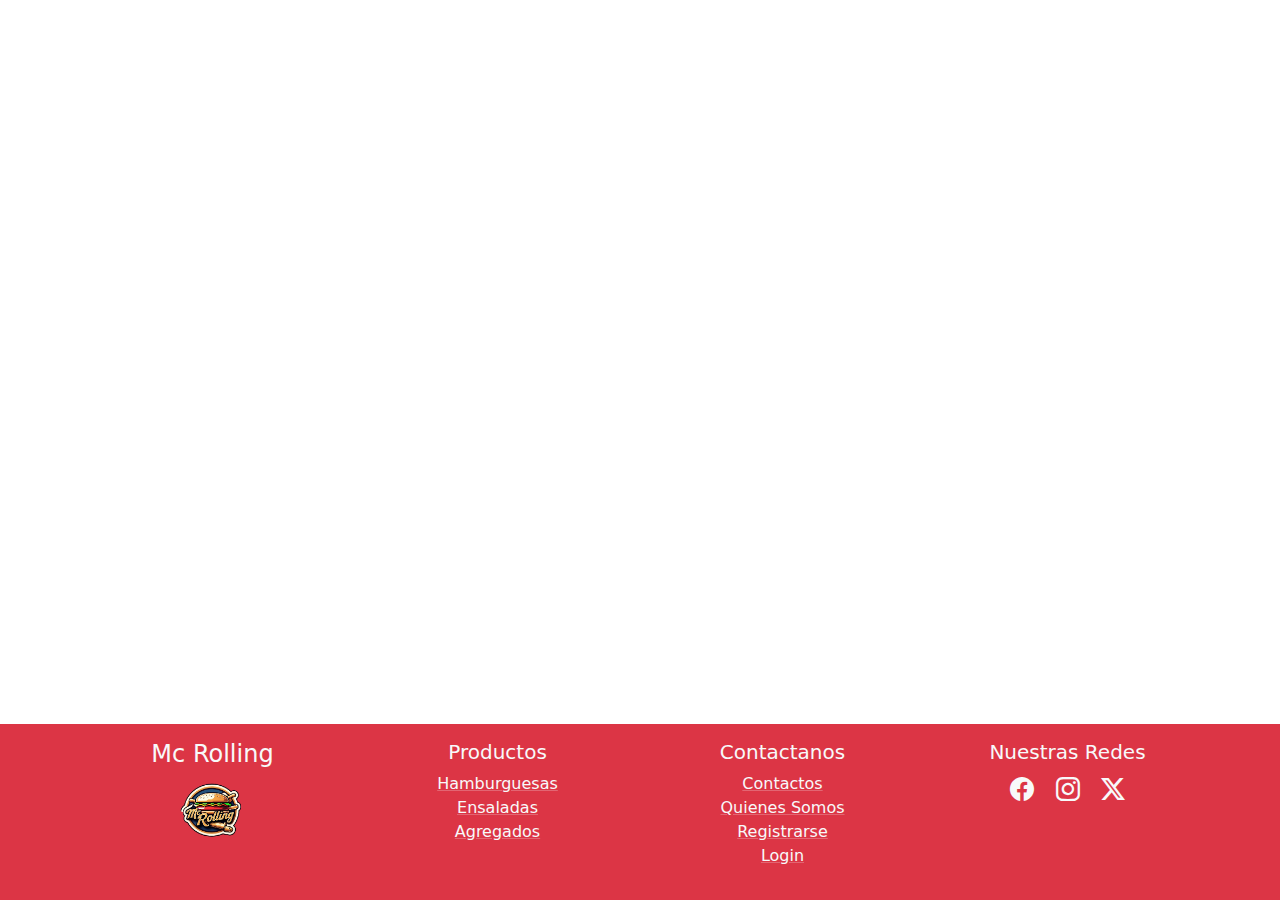
==== pages/acercaDeNosotros.html @ d74e26fa "Merge pull request #8 from victorhoracio/paginaError" ====
<!DOCTYPE html>
<html lang="es">
<head>
    <meta charset="UTF-8">
    <meta name="viewport" content="width=device-width, initial-scale=1.0">
    <meta name="Descripcion" content=" pagina oficial de venta de Hamburguesas McRolling" />
    <meta name="keywords" content="hamburguesas McRolling"/>
    <meta name="Autor" content="Victor H. Llanos, Rita Natalia Borquez, Claudia Ximena Barrientos, Exequiel Ignacio Rojas" />
    <link rel="stylesheet" href="../css/bootstrap.min.css" />
    <link rel="stylesheet" href="../css/style.css" />
    <title>Acerca de nosotros</title>
</head>
<body>
    <header></header>
    <main></main>
    <footer class="bg-danger py-3 text-light">
        <div class="container">
            <div class="row">
                <article class="col-12 col-md-6 col-lg-3 text-center text-ld-start">
                    <h5 class="fs-4">Mc Rolling</h5>
                    <a href="../index.html">
                        <img src="../img/descarga.png" alt="Logo de McRolling" class="logofooter">
                    </a>
                </article>
                <article class="col-12 col-md-6 col-lg-3 text-center text-ld-start">
                    <h5>Productos</h5>
                    <ul class="list-unstyled">
                        <li><a href="../index.html" class="link-light link-underline-opacity-25 link-underline-opacity-100-hover">Hamburguesas</a></li>
                        <li><a href="../index.html" class="link-light link-underline-opacity-25 link-underline-opacity-100-hover">Ensaladas</a></li>
                        <li><a href="../index.html" class="link-light link-underline-opacity-25 link-underline-opacity-100-hover">Agregados</a></li>
                    </ul>
                </article>
                <article class="col-12 col-md-6 col-lg-3 text-center text-ld-start">
                    <h5>Contactanos</h5>
                    <ul class="list-unstyled">
                        <li><a href="./contactos.html" class="link-light link-underline-opacity-25 link-underline-opacity-100-hover">Contactos</a></li>
                        <li><a href="./acercaDeNosotros.html" class="link-light link-underline-opacity-25 link-underline-opacity-100-hover">Quienes Somos</a></li>
                        <li><a href="./registro.html" class="link-light link-underline-opacity-25 link-underline-opacity-100-hover">Registrarse</a></li>
                        <li><a href="./login.html" class="link-light link-underline-opacity-25 link-underline-opacity-100-hover">Login</a></li>
                    </ul>
                </article>
                <article class="col-12 col-md-6 col-lg-3 text-center text-ld-start">
                    <h5>Nuestras Redes</h5>
                    <a href="https://www.facebook.com/?locale=es_LA" target="_blank" class="link-light fs-4 mx-2"><i class="bi bi-facebook"></i></a>
                    <a href="https://www.instagram.com/" target="_blank" class="link-light fs-4 mx-2"><i class="bi bi-instagram"></i></a>
                    <a href="https://x.com/?lang=es" target="_blank" class="link-light fs-4 mx-2"><i class="bi bi-twitter-x"></i></a>
                </article>
            </div>
        </div>
    </footer>
    <script src="../js/bootstrap.min.js"></script>
</body>
</html>
---- css/style.css ----
@import url("https://cdn.jsdelivr.net/npm/bootstrap-icons@1.11.3/font/bootstrap-icons.min.css");

@font-face {
  font-family: "BlackHanSans";
  src: url("../fonts/BlackHanSans-Regular.ttf");
  font-weight: 400;
  font-style: normal;
}


body{
  display: flex;
  flex-direction: column;
  min-height: 100vh;
}

main{
  flex-grow: 1;
}

.logofooter{
  width: 26%;
}

.logofooter:hover{
  width: 30%;
}

.titulo {
  font-family: "BlackHanSans", sans-serif;
 
}


.header{
  background:blue;
 object-fit: cover;
 background-position: center 0;
 background-repeat: no-repeat;
}
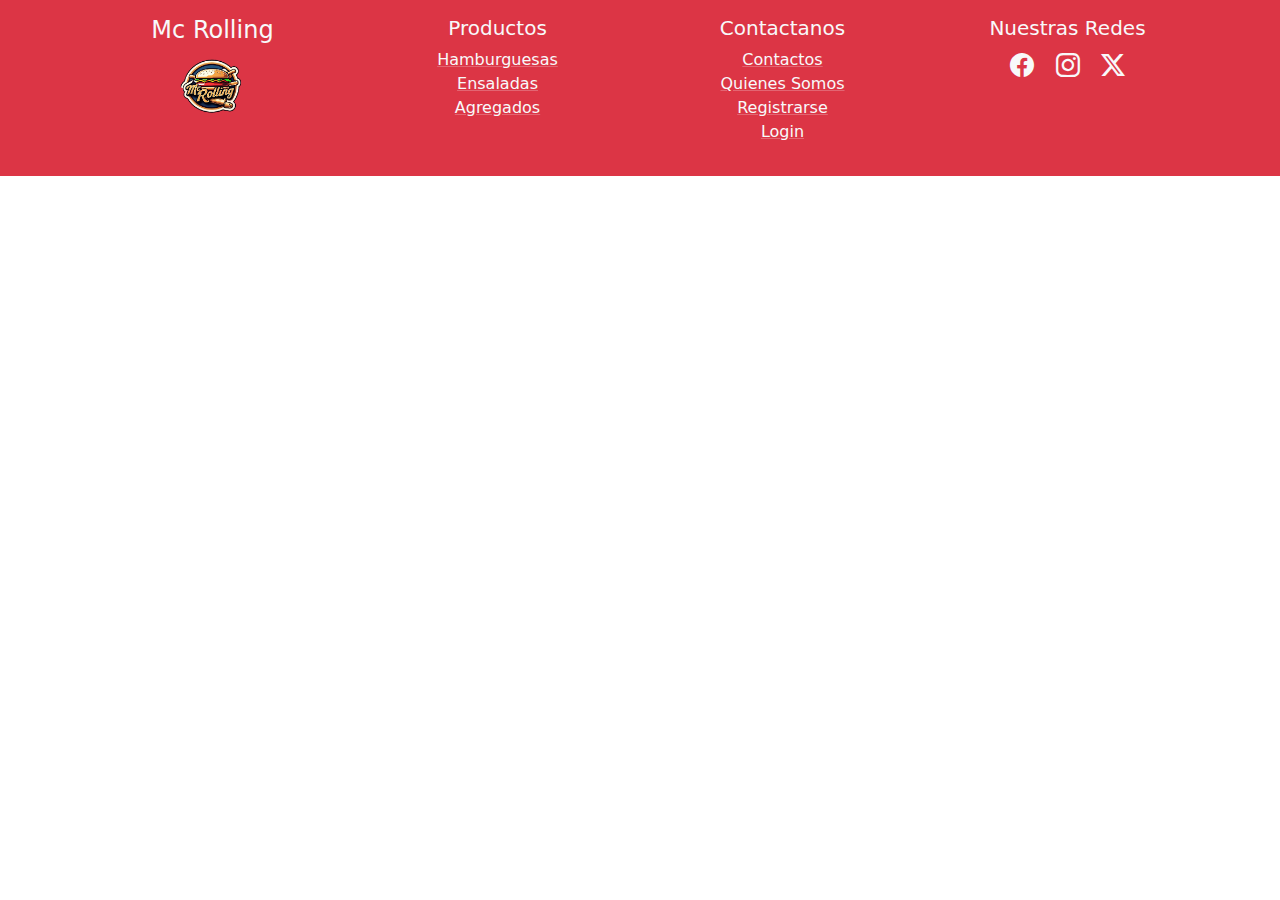
==== commit 638d8a25: "Merge branch 'dev' into paginaError" ====
--- a/pages/acercaDeNosotros.html
+++ b/pages/acercaDeNosotros.html
@@ -11,8 +11,6 @@
     <title>Acerca de nosotros</title>
 </head>
 <body>
-    <header></header>
-    <main></main>
     <footer class="bg-danger py-3 text-light">
         <div class="container">
             <div class="row">
--- a/css/style.css
+++ b/css/style.css
@@ -1,4 +1,5 @@
 @import url("https://cdn.jsdelivr.net/npm/bootstrap-icons@1.11.3/font/bootstrap-icons.min.css");
+@import url("https://fonts.googleapis.com/css2?family=Space+Mono:ital,wght@0,400;0,700;1,400;1,700&display=swap");
 
 @font-face {
   font-family: "BlackHanSans";
@@ -7,15 +8,110 @@
   font-style: normal;
 }
 
-
-body{
+body {
   display: flex;
   flex-direction: column;
   min-height: 100vh;
 }
 
-main{
+main {
   flex-grow: 1;
+}
+
+.bg-main-fuente {
+  background-image: linear-gradient(
+    181.3deg,
+    rgba(134, 15, 15, 1) 24.9%,
+    rgba(183, 10, 10, 1) 46.9%,
+    rgba(210, 70, 0, 1) 85.1%
+  );
+  font-family: "Space Mono", monospace;
+  font-weight: 400;
+  font-style: normal;
+}
+
+.contenedor-sticky {
+  position: relative;
+}
+
+.contenedor-publicidad {
+  height: 500px;
+  width: 200px;
+  position: sticky;
+  top: 20px;
+}
+
+.img-publicidad {
+  width: 100%;
+  height: 100%;
+  object-fit: cover;
+}
+
+.contenedor-publicidad-2 {
+  height: 150px;
+  width: 600px;
+}
+
+.img-publicidad-2 {
+  width: 100%;
+  height: 100%;
+  object-fit: cover;
+}
+
+.contenedor-titulo-categoria {
+  position: relative;
+  height: 200px;
+  padding: 0;
+}
+
+.titulo-categoria {
+  position: absolute;
+  left: 35%;
+  bottom: 40%;
+  border: solid 1px rgb(172, 66, 24);
+  border-radius: 10px;
+  background: rgba(27, 22, 22, 0.616);
+}
+
+.img-titulo-categoria {
+  width: 100%;
+  height: 100%;
+  object-fit: cover;
+}
+
+.titulo-card {
+  font-family: "Space Mono", monospace;
+  font-weight: 700;
+  font-style: normal;
+}
+
+.card-articulo {
+  background-color: rgb(141, 24, 24);
+  color: rgb(221, 180, 92);
+  transition-duration: 600ms;
+  transition-timing-function: ease-in-out;
+}
+
+.card-articulo:hover {
+  color: rgb(252, 115, 3);
+  background-color: #02070fc7;
+  transition-duration: 600ms;
+  transition-timing-function: ease-in-out;
+  transform: scale(0.9);
+}
+
+.card-img-top {
+  filter: grayscale(60%);
+  transition-duration: 600ms;
+  transition-timing-function: ease-in-out;
+  height: 300px;
+  object-fit: cover;
+}
+
+.card-img-top:hover {
+  filter: grayscale(0%);
+  transition-duration: 600ms;
+  transition-timing-function: ease-in-out;
 }
 
 .logofooter{
@@ -26,15 +122,94 @@
   width: 30%;
 }
 
-.titulo {
-  font-family: "BlackHanSans", sans-serif;
- 
-}
-
-
-.header{
-  background:blue;
- object-fit: cover;
- background-position: center 0;
- background-repeat: no-repeat;
-}+/* Media de publicidades */
+
+@media (min-width: 320px) and (max-width: 767px) {
+  .contenedor-publicidad {
+    display: none;
+  }
+}
+
+@media (min-width: 768px) and (max-width: 991px) {
+  .contenedor-publicidad {
+    height: 350px;
+    width: 110px;
+  }
+}
+
+@media (min-width: 992px) {
+  .contenedor-publicidad {
+    height: 500px;
+    width: 130px;
+  }
+}
+
+@media (min-width: 320px) and (max-width: 767px) {
+  .contenedor-publicidad-2 {
+    height: 120px;
+  }
+}
+
+@media (min-width: 992px) and (max-width: 1399px) {
+  .contenedor-publicidad-2 {
+    height: 150px;
+    width: 700px;
+  }
+}
+
+/* Media de titulos de categorias */
+
+@media (max-width: 374px) {
+  .titulo-categoria {
+    left: 2%;
+    bottom: 35%;
+  }
+
+  .contenedor-titulo-categoria {
+    height: 140px;
+  }
+}
+
+@media (min-width: 375px) and (max-width: 424px) {
+  .titulo-categoria {
+    left: 9%;
+    bottom: 35%;
+  }
+
+  .contenedor-titulo-categoria {
+    height: 150px;
+  }
+}
+
+@media (min-width: 425px) and (max-width: 539px) {
+  .titulo-categoria {
+    left: 14%;
+    bottom: 35%;
+  }
+
+  .contenedor-titulo-categoria {
+    height: 160px;
+  }
+}
+
+@media (min-width: 540px) and (max-width: 767px) {
+  .titulo-categoria {
+    left: 25%;
+    bottom: 35%;
+  }
+
+  .contenedor-titulo-categoria {
+    height: 160px;
+  }
+}
+
+@media (min-width: 768px) and (max-width: 991px) {
+  .titulo-categoria {
+    left: 25%;
+    bottom: 35%;
+  }
+
+  .contenedor-titulo-categoria {
+    height: 170px;
+  }
+}
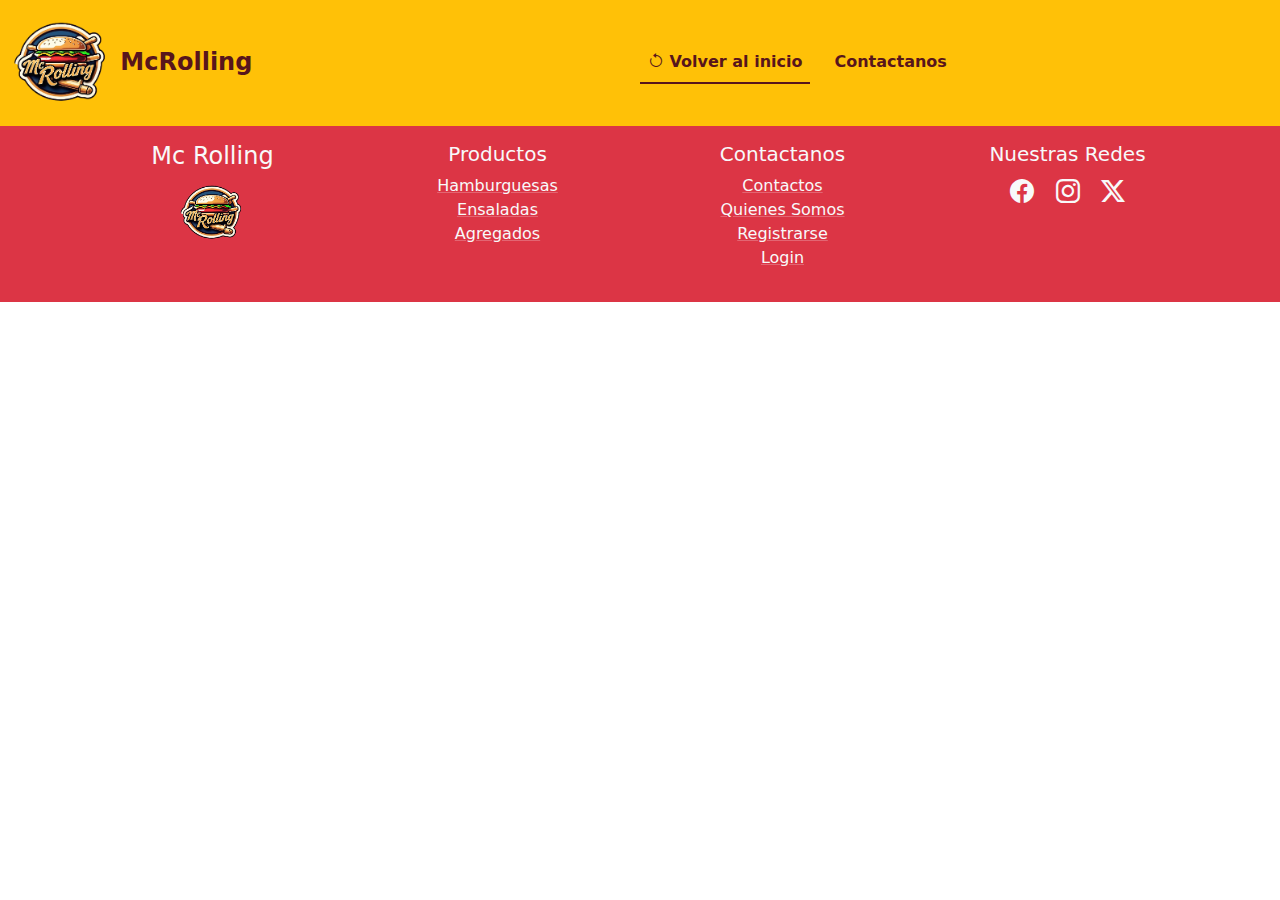
==== commit 7cb6f1ef: "agregado el navbar a todas las paginas, agregado toda la estructura y funcionando la pagina contacto" ====
--- a/pages/acercaDeNosotros.html
+++ b/pages/acercaDeNosotros.html
@@ -1,51 +1,171 @@
 <!DOCTYPE html>
 <html lang="es">
-<head>
-    <meta charset="UTF-8">
-    <meta name="viewport" content="width=device-width, initial-scale=1.0">
-    <meta name="Descripcion" content=" pagina oficial de venta de Hamburguesas McRolling" />
-    <meta name="keywords" content="hamburguesas McRolling"/>
-    <meta name="Autor" content="Victor H. Llanos, Rita Natalia Borquez, Claudia Ximena Barrientos, Exequiel Ignacio Rojas" />
+  <head>
+    <meta charset="UTF-8" />
+    <meta name="viewport" content="width=device-width, initial-scale=1.0" />
+    <meta
+      name="Descripcion"
+      content=" pagina oficial de venta de Hamburguesas McRolling"
+    />
+    <meta name="keywords" content="hamburguesas McRolling" />
+    <meta
+      name="Autor"
+      content="Victor H. Llanos, Rita Natalia Borquez, Claudia Ximena Barrientos, Exequiel Ignacio Rojas"
+    />
     <link rel="stylesheet" href="../css/bootstrap.min.css" />
     <link rel="stylesheet" href="../css/style.css" />
     <title>Acerca de nosotros</title>
-</head>
-<body>
+  </head>
+  <body>
+    <header>
+      <nav class="navbar navbar-expand-lg navbar-warning bg-warning">
+        <div class="row container-fluid">
+          <a
+            class="navbar-brand text-danger-emphasis fs-4 fw-bold titulo col-xs-12 col-md-3 col-lg-3"
+            href="index.html"
+          >
+            <img
+              src="../img/navbarLogo.png"
+              alt="Logo"
+              width="100"
+              height="100"
+              class="align-text-center"
+            />
+            McRolling</a
+          >
+        </div>
+
+        <div class="container-fluid">
+          <button
+            class="navbar-toggler"
+            type="button"
+            data-bs-toggle="collapse"
+            data-bs-target="#miMenu"
+            aria-controls="navbarSupportedContent"
+            aria-expanded="false"
+            aria-label="Toggle navigation"
+          >
+            <span class="navbar-toggler-icon"></span>
+          </button>
+          <div class="collapse navbar-collapse" id="miMenu">
+            <ul class="navbar-nav nav justify-content-end nav-underline">
+              <li class="nav-item">
+                <a
+                  class="nav-link active text-danger-emphasis fw-bold"
+                  aria-current="page"
+                  href="../index.html"
+                  ><i class="bi bi-arrow-counterclockwise"></i> Volver al
+                  inicio</a
+                >
+              </li>
+              <li class="nav-item">
+                <a
+                  class="nav-link text-danger-emphasis fw-bold"
+                  href="../pages/contactos.html"
+                  >Contactanos</a
+                >
+              </li>
+            </ul>
+          </div>
+        </div>
+      </nav>
+    </header>
     <footer class="bg-danger py-3 text-light">
-        <div class="container">
-            <div class="row">
-                <article class="col-12 col-md-6 col-lg-3 text-center text-ld-start">
-                    <h5 class="fs-4">Mc Rolling</h5>
-                    <a href="../index.html">
-                        <img src="../img/descarga.png" alt="Logo de McRolling" class="logofooter">
-                    </a>
-                </article>
-                <article class="col-12 col-md-6 col-lg-3 text-center text-ld-start">
-                    <h5>Productos</h5>
-                    <ul class="list-unstyled">
-                        <li><a href="../index.html" class="link-light link-underline-opacity-25 link-underline-opacity-100-hover">Hamburguesas</a></li>
-                        <li><a href="../index.html" class="link-light link-underline-opacity-25 link-underline-opacity-100-hover">Ensaladas</a></li>
-                        <li><a href="../index.html" class="link-light link-underline-opacity-25 link-underline-opacity-100-hover">Agregados</a></li>
-                    </ul>
-                </article>
-                <article class="col-12 col-md-6 col-lg-3 text-center text-ld-start">
-                    <h5>Contactanos</h5>
-                    <ul class="list-unstyled">
-                        <li><a href="./contactos.html" class="link-light link-underline-opacity-25 link-underline-opacity-100-hover">Contactos</a></li>
-                        <li><a href="./acercaDeNosotros.html" class="link-light link-underline-opacity-25 link-underline-opacity-100-hover">Quienes Somos</a></li>
-                        <li><a href="./registro.html" class="link-light link-underline-opacity-25 link-underline-opacity-100-hover">Registrarse</a></li>
-                        <li><a href="./login.html" class="link-light link-underline-opacity-25 link-underline-opacity-100-hover">Login</a></li>
-                    </ul>
-                </article>
-                <article class="col-12 col-md-6 col-lg-3 text-center text-ld-start">
-                    <h5>Nuestras Redes</h5>
-                    <a href="https://www.facebook.com/?locale=es_LA" target="_blank" class="link-light fs-4 mx-2"><i class="bi bi-facebook"></i></a>
-                    <a href="https://www.instagram.com/" target="_blank" class="link-light fs-4 mx-2"><i class="bi bi-instagram"></i></a>
-                    <a href="https://x.com/?lang=es" target="_blank" class="link-light fs-4 mx-2"><i class="bi bi-twitter-x"></i></a>
-                </article>
-            </div>
+      <div class="container">
+        <div class="row">
+          <article class="col-12 col-md-6 col-lg-3 text-center text-ld-start">
+            <h5 class="fs-4">Mc Rolling</h5>
+            <a href="../index.html">
+              <img
+                src="../img/descarga.png"
+                alt="Logo de McRolling"
+                class="logofooter"
+              />
+            </a>
+          </article>
+          <article class="col-12 col-md-6 col-lg-3 text-center text-ld-start">
+            <h5>Productos</h5>
+            <ul class="list-unstyled">
+              <li>
+                <a
+                  href="../index.html"
+                  class="link-light link-underline-opacity-25 link-underline-opacity-100-hover"
+                  >Hamburguesas</a
+                >
+              </li>
+              <li>
+                <a
+                  href="../index.html"
+                  class="link-light link-underline-opacity-25 link-underline-opacity-100-hover"
+                  >Ensaladas</a
+                >
+              </li>
+              <li>
+                <a
+                  href="../index.html"
+                  class="link-light link-underline-opacity-25 link-underline-opacity-100-hover"
+                  >Agregados</a
+                >
+              </li>
+            </ul>
+          </article>
+          <article class="col-12 col-md-6 col-lg-3 text-center text-ld-start">
+            <h5>Contactanos</h5>
+            <ul class="list-unstyled">
+              <li>
+                <a
+                  href="./contactos.html"
+                  class="link-light link-underline-opacity-25 link-underline-opacity-100-hover"
+                  >Contactos</a
+                >
+              </li>
+              <li>
+                <a
+                  href="./acercaDeNosotros.html"
+                  class="link-light link-underline-opacity-25 link-underline-opacity-100-hover"
+                  >Quienes Somos</a
+                >
+              </li>
+              <li>
+                <a
+                  href="./registro.html"
+                  class="link-light link-underline-opacity-25 link-underline-opacity-100-hover"
+                  >Registrarse</a
+                >
+              </li>
+              <li>
+                <a
+                  href="./login.html"
+                  class="link-light link-underline-opacity-25 link-underline-opacity-100-hover"
+                  >Login</a
+                >
+              </li>
+            </ul>
+          </article>
+          <article class="col-12 col-md-6 col-lg-3 text-center text-ld-start">
+            <h5>Nuestras Redes</h5>
+            <a
+              href="https://www.facebook.com/?locale=es_LA"
+              target="_blank"
+              class="link-light fs-4 mx-2"
+              ><i class="bi bi-facebook"></i
+            ></a>
+            <a
+              href="https://www.instagram.com/"
+              target="_blank"
+              class="link-light fs-4 mx-2"
+              ><i class="bi bi-instagram"></i
+            ></a>
+            <a
+              href="https://x.com/?lang=es"
+              target="_blank"
+              class="link-light fs-4 mx-2"
+              ><i class="bi bi-twitter-x"></i
+            ></a>
+          </article>
         </div>
+      </div>
     </footer>
     <script src="../js/bootstrap.min.js"></script>
-</body>
-</html>+  </body>
+</html>
--- a/css/style.css
+++ b/css/style.css
@@ -114,11 +114,58 @@
   transition-timing-function: ease-in-out;
 }
 
-.logofooter{
+.contenedor-descripcion {
+  background-color: #ed7512;
+  color: black;
+}
+
+.contenedor-img-descripcion-producto {
+  height: 150px;
+  width: 150px;
+}
+
+.img-descripcion-producto {
+  height: 100%;
+  width: 100;
+  object-fit: cover;
+}
+
+.contenedor-img-detalle-producto {
+  height: 450px;
+}
+
+.img-detalle-producto {
+  width: 100%;
+  height: 100%;
+  object-fit: cover;
+}
+
+.boton-ingredientes {
+  height: 50px;
+  width: 50px;
+}
+
+.contenedor-ingrediente {
+  height: 80px;
+  width: 80px;
+  background-color: green;
+}
+
+.img-badge {
+  width: 100%;
+  height: 100%;
+  object-fit: contain;
+}
+
+.color-texto {
+  color: black;
+}
+
+.logofooter {
   width: 26%;
 }
 
-.logofooter:hover{
+.logofooter:hover {
   width: 30%;
 }
 
@@ -213,3 +260,15 @@
     height: 170px;
   }
 }
+
+@media (min-width: 320px) and (max-width: 425px) {
+  .contenedor-img-detalle-producto {
+    height: 250px;
+  }
+}
+
+@media (min-width: 320px) and (max-width: 425px) {
+  .contenedor-img-descripcion-producto {
+    height: 100px;
+  }
+}
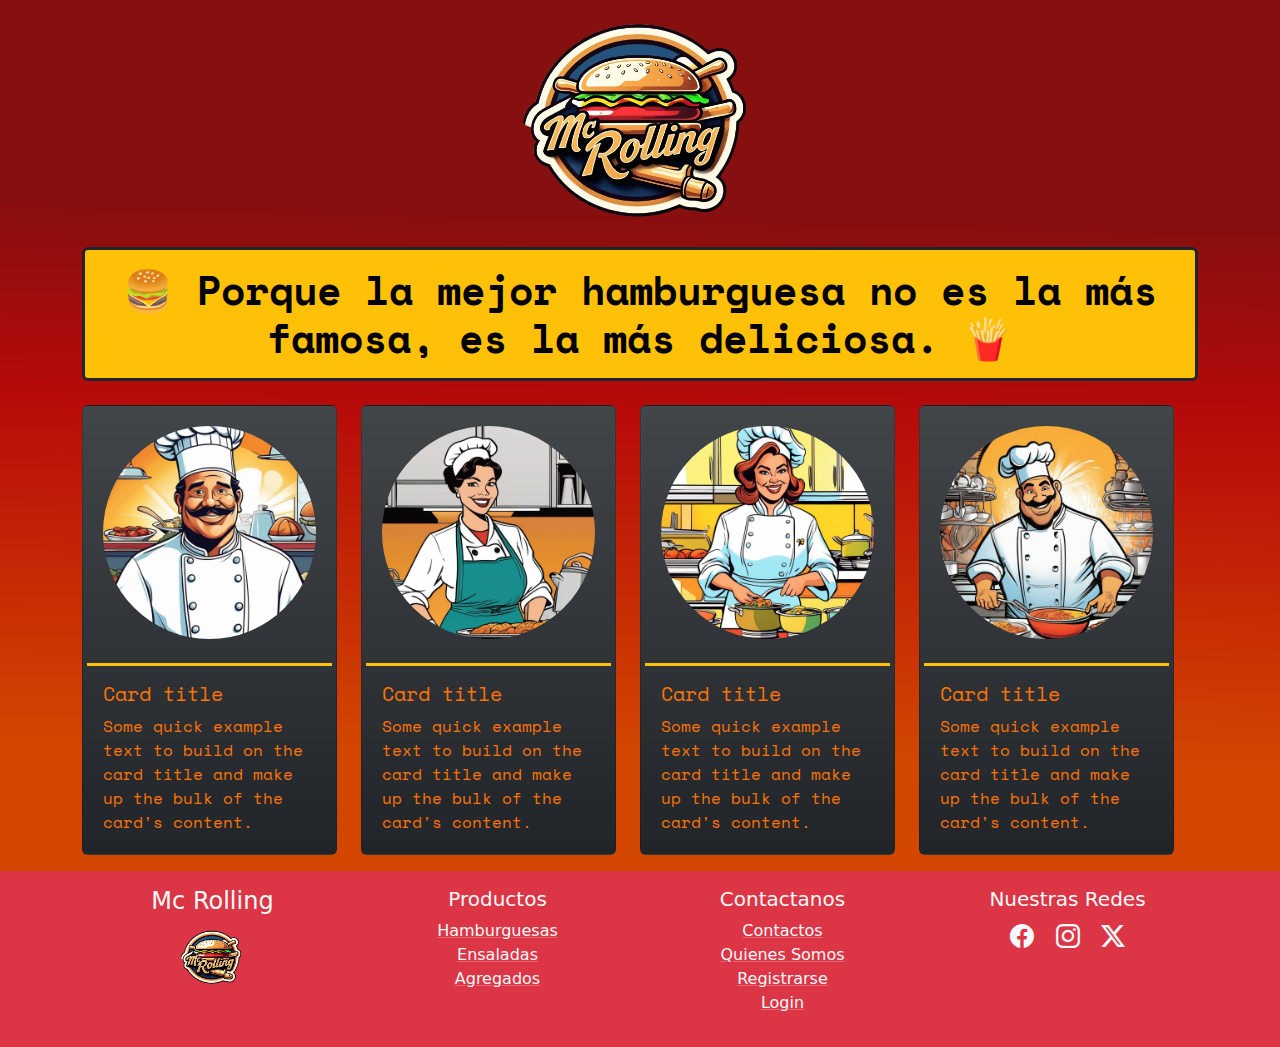
==== commit fb1ab369: "Agregue el logo, lema de la hamburgueseria y las card de los integrantes en quienes somos" ====
--- a/pages/acercaDeNosotros.html
+++ b/pages/acercaDeNosotros.html
@@ -1,171 +1,118 @@
 <!DOCTYPE html>
 <html lang="es">
-  <head>
-    <meta charset="UTF-8" />
-    <meta name="viewport" content="width=device-width, initial-scale=1.0" />
-    <meta
-      name="Descripcion"
-      content=" pagina oficial de venta de Hamburguesas McRolling"
-    />
-    <meta name="keywords" content="hamburguesas McRolling" />
-    <meta
-      name="Autor"
-      content="Victor H. Llanos, Rita Natalia Borquez, Claudia Ximena Barrientos, Exequiel Ignacio Rojas"
-    />
+<head>
+    <meta charset="UTF-8">
+    <meta name="viewport" content="width=device-width, initial-scale=1.0">
+    <meta name="Descripcion" content=" pagina oficial de venta de Hamburguesas McRolling" />
+    <meta name="keywords" content="hamburguesas McRolling"/>
+    <meta name="Autor" content="Victor H. Llanos, Rita Natalia Borquez, Claudia Ximena Barrientos, Exequiel Ignacio Rojas" />
     <link rel="stylesheet" href="../css/bootstrap.min.css" />
     <link rel="stylesheet" href="../css/style.css" />
     <title>Acerca de nosotros</title>
-  </head>
-  <body>
-    <header>
-      <nav class="navbar navbar-expand-lg navbar-warning bg-warning">
-        <div class="row container-fluid">
-          <a
-            class="navbar-brand text-danger-emphasis fs-4 fw-bold titulo col-xs-12 col-md-3 col-lg-3"
-            href="index.html"
-          >
-            <img
-              src="../img/navbarLogo.png"
-              alt="Logo"
-              width="100"
-              height="100"
-              class="align-text-center"
-            />
-            McRolling</a
-          >
+</head>
+<body>
+    <main class="bg-main-fuente">
+        <section class="container">
+            
+            <div class="row">
+
+                <article class="col-12 d-flex justify-content-center">
+                    <img src="../img/descarga.png" alt="Logo McRolling">
+                </article>
+
+                <article class="col-12">
+                    <h1 class="text-center fw-bold text-bg-warning p-3 rounded border border-3 border-dark">🍔 Porque la mejor hamburguesa no es la más famosa, es la más deliciosa. 🍟</h1>
+                </article>
+
+                <article class="col-12 row my-3">
+                    
+                    <div class="col-12 col-md-5 col-lg-3">
+                        <div class="card bg-dark bg-gradient color-texto-card p-1">
+                            <div class="p-3">
+                                <img src="../img/Avatar perfil 1.png" class="img-avatar rounded-circle" alt="Avatar perfil">
+                            </div>
+                            <div class="card-body border-top border-warning border-3 mt-2">
+                              <h5 class="card-title">Card title</h5>
+                              <p class="card-text">Some quick example text to build on the card title and make up the bulk of the card's content.</p>
+                            </div>
+                          </div>
+                    </div>
+
+                    <div class="col-12 col-md-5 col-lg-3">
+                        <div class="card bg-dark bg-gradient color-texto-card p-1">
+                            <div class="p-3">
+                                <img src="../img/Avatar perfil 2.png" class="img-avatar rounded-circle" alt="Avatar perfil">
+                            </div>
+                            <div class="card-body border-top border-warning border-3 mt-2">
+                              <h5 class="card-title">Card title</h5>
+                              <p class="card-text">Some quick example text to build on the card title and make up the bulk of the card's content.</p>
+                            </div>
+                          </div>
+                    </div>
+
+                    <div class="col-12 col-md-5 col-lg-3">
+                        <div class="card bg-dark bg-gradient color-texto-card p-1">
+                            <div class="p-3">
+                                <img src="../img/Avatar perfil 3.png" class="img-avatar rounded-circle" alt="Avatar perfil">
+                            </div>
+                            <div class="card-body border-top border-warning border-3 mt-2">
+                              <h5 class="card-title">Card title</h5>
+                              <p class="card-text">Some quick example text to build on the card title and make up the bulk of the card's content.</p>
+                            </div>
+                          </div>
+                    </div>
+
+                    <div class="col-12 col-md-5 col-lg-3">
+                        <div class="card bg-dark bg-gradient color-texto-card p-1">
+                            <div class="p-3">
+                                <img src="../img/Avatar perfil 4.png" class="img-avatar rounded-circle" alt="Avatar perfil">
+                            </div>
+                            <div class="card-body border-top border-warning border-3 mt-2">
+                              <h5 class="card-title">Card title</h5>
+                              <p class="card-text">Some quick example text to build on the card title and make up the bulk of the card's content.</p>
+                            </div>
+                          </div>
+                    </div>
+                </article>
+            </div>
+
+        </section>
+    </main>
+    <footer class="bg-danger py-3 text-light">
+        <div class="container">
+            <div class="row">
+                <article class="col-12 col-md-6 col-lg-3 text-center text-ld-start">
+                    <h5 class="fs-4">Mc Rolling</h5>
+                    <a href="../index.html">
+                        <img src="../img/descarga.png" alt="Logo de McRolling" class="logofooter">
+                    </a>
+                </article>
+                <article class="col-12 col-md-6 col-lg-3 text-center text-ld-start">
+                    <h5>Productos</h5>
+                    <ul class="list-unstyled">
+                        <li><a href="../index.html" class="link-light link-underline-opacity-25 link-underline-opacity-100-hover">Hamburguesas</a></li>
+                        <li><a href="../index.html" class="link-light link-underline-opacity-25 link-underline-opacity-100-hover">Ensaladas</a></li>
+                        <li><a href="../index.html" class="link-light link-underline-opacity-25 link-underline-opacity-100-hover">Agregados</a></li>
+                    </ul>
+                </article>
+                <article class="col-12 col-md-6 col-lg-3 text-center text-ld-start">
+                    <h5>Contactanos</h5>
+                    <ul class="list-unstyled">
+                        <li><a href="./contactos.html" class="link-light link-underline-opacity-25 link-underline-opacity-100-hover">Contactos</a></li>
+                        <li><a href="./acercaDeNosotros.html" class="link-light link-underline-opacity-25 link-underline-opacity-100-hover">Quienes Somos</a></li>
+                        <li><a href="./registro.html" class="link-light link-underline-opacity-25 link-underline-opacity-100-hover">Registrarse</a></li>
+                        <li><a href="./login.html" class="link-light link-underline-opacity-25 link-underline-opacity-100-hover">Login</a></li>
+                    </ul>
+                </article>
+                <article class="col-12 col-md-6 col-lg-3 text-center text-ld-start">
+                    <h5>Nuestras Redes</h5>
+                    <a href="https://www.facebook.com/?locale=es_LA" target="_blank" class="link-light fs-4 mx-2"><i class="bi bi-facebook"></i></a>
+                    <a href="https://www.instagram.com/" target="_blank" class="link-light fs-4 mx-2"><i class="bi bi-instagram"></i></a>
+                    <a href="https://x.com/?lang=es" target="_blank" class="link-light fs-4 mx-2"><i class="bi bi-twitter-x"></i></a>
+                </article>
+            </div>
         </div>
-
-        <div class="container-fluid">
-          <button
-            class="navbar-toggler"
-            type="button"
-            data-bs-toggle="collapse"
-            data-bs-target="#miMenu"
-            aria-controls="navbarSupportedContent"
-            aria-expanded="false"
-            aria-label="Toggle navigation"
-          >
-            <span class="navbar-toggler-icon"></span>
-          </button>
-          <div class="collapse navbar-collapse" id="miMenu">
-            <ul class="navbar-nav nav justify-content-end nav-underline">
-              <li class="nav-item">
-                <a
-                  class="nav-link active text-danger-emphasis fw-bold"
-                  aria-current="page"
-                  href="../index.html"
-                  ><i class="bi bi-arrow-counterclockwise"></i> Volver al
-                  inicio</a
-                >
-              </li>
-              <li class="nav-item">
-                <a
-                  class="nav-link text-danger-emphasis fw-bold"
-                  href="../pages/contactos.html"
-                  >Contactanos</a
-                >
-              </li>
-            </ul>
-          </div>
-        </div>
-      </nav>
-    </header>
-    <footer class="bg-danger py-3 text-light">
-      <div class="container">
-        <div class="row">
-          <article class="col-12 col-md-6 col-lg-3 text-center text-ld-start">
-            <h5 class="fs-4">Mc Rolling</h5>
-            <a href="../index.html">
-              <img
-                src="../img/descarga.png"
-                alt="Logo de McRolling"
-                class="logofooter"
-              />
-            </a>
-          </article>
-          <article class="col-12 col-md-6 col-lg-3 text-center text-ld-start">
-            <h5>Productos</h5>
-            <ul class="list-unstyled">
-              <li>
-                <a
-                  href="../index.html"
-                  class="link-light link-underline-opacity-25 link-underline-opacity-100-hover"
-                  >Hamburguesas</a
-                >
-              </li>
-              <li>
-                <a
-                  href="../index.html"
-                  class="link-light link-underline-opacity-25 link-underline-opacity-100-hover"
-                  >Ensaladas</a
-                >
-              </li>
-              <li>
-                <a
-                  href="../index.html"
-                  class="link-light link-underline-opacity-25 link-underline-opacity-100-hover"
-                  >Agregados</a
-                >
-              </li>
-            </ul>
-          </article>
-          <article class="col-12 col-md-6 col-lg-3 text-center text-ld-start">
-            <h5>Contactanos</h5>
-            <ul class="list-unstyled">
-              <li>
-                <a
-                  href="./contactos.html"
-                  class="link-light link-underline-opacity-25 link-underline-opacity-100-hover"
-                  >Contactos</a
-                >
-              </li>
-              <li>
-                <a
-                  href="./acercaDeNosotros.html"
-                  class="link-light link-underline-opacity-25 link-underline-opacity-100-hover"
-                  >Quienes Somos</a
-                >
-              </li>
-              <li>
-                <a
-                  href="./registro.html"
-                  class="link-light link-underline-opacity-25 link-underline-opacity-100-hover"
-                  >Registrarse</a
-                >
-              </li>
-              <li>
-                <a
-                  href="./login.html"
-                  class="link-light link-underline-opacity-25 link-underline-opacity-100-hover"
-                  >Login</a
-                >
-              </li>
-            </ul>
-          </article>
-          <article class="col-12 col-md-6 col-lg-3 text-center text-ld-start">
-            <h5>Nuestras Redes</h5>
-            <a
-              href="https://www.facebook.com/?locale=es_LA"
-              target="_blank"
-              class="link-light fs-4 mx-2"
-              ><i class="bi bi-facebook"></i
-            ></a>
-            <a
-              href="https://www.instagram.com/"
-              target="_blank"
-              class="link-light fs-4 mx-2"
-              ><i class="bi bi-instagram"></i
-            ></a>
-            <a
-              href="https://x.com/?lang=es"
-              target="_blank"
-              class="link-light fs-4 mx-2"
-              ><i class="bi bi-twitter-x"></i
-            ></a>
-          </article>
-        </div>
-      </div>
     </footer>
     <script src="../js/bootstrap.min.js"></script>
-  </body>
-</html>
+</body>
+</html>--- a/css/style.css
+++ b/css/style.css
@@ -169,6 +169,16 @@
   width: 30%;
 }
 
+.img-avatar{
+  width: 100%;
+  height: 100%;
+  object-fit: cover;
+}
+
+.color-texto-card{
+  color: rgb(252, 115, 3);
+}
+
 /* Media de publicidades */
 
 @media (min-width: 320px) and (max-width: 767px) {
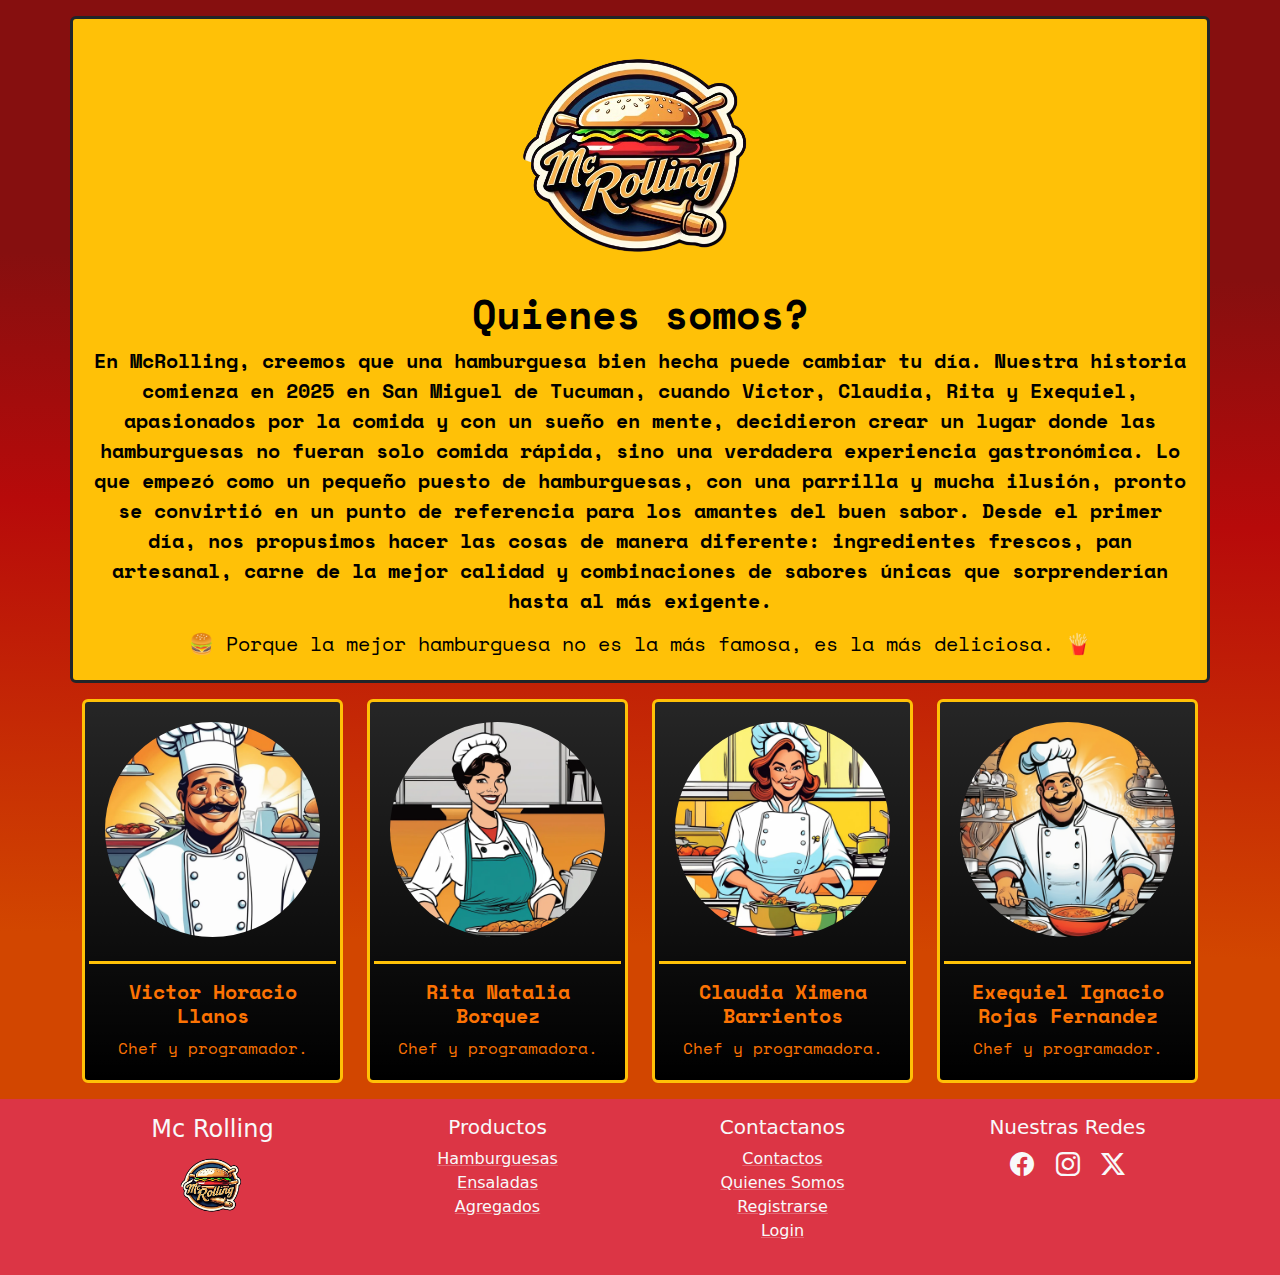
==== commit ca705ab3: "actualice la informacion de las card y la descripcion de quienes somos" ====
--- a/pages/acercaDeNosotros.html
+++ b/pages/acercaDeNosotros.html
@@ -16,64 +16,72 @@
             
             <div class="row">
 
-                <article class="col-12 d-flex justify-content-center">
-                    <img src="../img/descarga.png" alt="Logo McRolling">
+                <article class="col-12 text-center fw-bold text-bg-warning p-3 rounded border border-3 border-dark my-3">
+
+                    <article class="col-12 d-flex justify-content-center">
+                        <img src="../img/descarga.png" alt="Logo McRolling">
+                    </article>
+    
+                    <article class="col-12 text-center color-texto my-2">
+                        <h1 class="fw-bold">Quienes somos?</h1>
+                        <p class="fw-bold fs-5">En McRolling, creemos que una hamburguesa bien hecha puede cambiar tu día. Nuestra historia comienza en 2025 en San Miguel de Tucuman, cuando Victor, Claudia, Rita y Exequiel, apasionados por la comida y con un sueño en mente, decidieron crear un lugar donde las hamburguesas no fueran solo comida rápida, sino una verdadera experiencia gastronómica.
+    
+                            Lo que empezó como un pequeño puesto de hamburguesas, con una parrilla y mucha ilusión, pronto se convirtió en un punto de referencia para los amantes del buen sabor. Desde el primer día, nos propusimos hacer las cosas de manera diferente: ingredientes frescos, pan artesanal, carne de la mejor calidad y combinaciones de sabores únicas que sorprenderían hasta al más exigente.</p>
+                    </article>
+    
+                    <article class="col-12">
+                        <h2 class="lead">🍔 Porque la mejor hamburguesa no es la más famosa, es la más deliciosa. 🍟</h2>
+                    </article>
                 </article>
 
-                <article class="col-12">
-                    <h1 class="text-center fw-bold text-bg-warning p-3 rounded border border-3 border-dark">🍔 Porque la mejor hamburguesa no es la más famosa, es la más deliciosa. 🍟</h1>
-                </article>
-
-                <article class="col-12 row my-3">
-                    
-                    <div class="col-12 col-md-5 col-lg-3">
-                        <div class="card bg-dark bg-gradient color-texto-card p-1">
+    
+                    <div class="col-12 col-md-6 col-lg-3 mb-3">
+                        <div class="card h-100 bg-black bg-gradient color-texto-card border-warning border-3 p-1">
                             <div class="p-3">
-                                <img src="../img/Avatar perfil 1.png" class="img-avatar rounded-circle" alt="Avatar perfil">
+                                <img src="../img/Avatar perfil 1.png" class="img-avatar rounded-circle" alt="Avatar perfil chef Victor Horacio Llanos">
                             </div>
-                            <div class="card-body border-top border-warning border-3 mt-2">
-                              <h5 class="card-title">Card title</h5>
-                              <p class="card-text">Some quick example text to build on the card title and make up the bulk of the card's content.</p>
+                            <div class="card-body border-top border-warning border-3 mt-2 text-center">
+                              <h5 class="card-title fw-bold">Victor Horacio Llanos</h5>
+                              <p class="card-text">Chef y programador.</p>
                             </div>
                           </div>
                     </div>
-
-                    <div class="col-12 col-md-5 col-lg-3">
-                        <div class="card bg-dark bg-gradient color-texto-card p-1">
+    
+                    <div class="col-12 col-md-6 col-lg-3 mb-3">
+                        <div class="card h-100 bg-black bg-gradient color-texto-card border-warning border-3 p-1">
                             <div class="p-3">
-                                <img src="../img/Avatar perfil 2.png" class="img-avatar rounded-circle" alt="Avatar perfil">
+                                <img src="../img/Avatar perfil 2.png" class="img-avatar rounded-circle" alt="Avatar perfil chef Rita Natalia Borquez">
                             </div>
-                            <div class="card-body border-top border-warning border-3 mt-2">
-                              <h5 class="card-title">Card title</h5>
-                              <p class="card-text">Some quick example text to build on the card title and make up the bulk of the card's content.</p>
+                            <div class="card-body border-top border-warning border-3 mt-2 text-center">
+                              <h5 class="card-title fw-bold">Rita Natalia Borquez</h5>
+                              <p class="card-text">Chef y programadora.</p>
                             </div>
                           </div>
                     </div>
-
-                    <div class="col-12 col-md-5 col-lg-3">
-                        <div class="card bg-dark bg-gradient color-texto-card p-1">
+    
+                    <div class="col-12 col-md-6 col-lg-3 mb-3">
+                        <div class="card h-100 bg-black bg-gradient color-texto-card border-warning border-3 p-1">
                             <div class="p-3">
-                                <img src="../img/Avatar perfil 3.png" class="img-avatar rounded-circle" alt="Avatar perfil">
+                                <img src="../img/Avatar perfil 3.png" class="img-avatar rounded-circle" alt="Avatar perfil chef Claudia Ximena Barrientos">
                             </div>
-                            <div class="card-body border-top border-warning border-3 mt-2">
-                              <h5 class="card-title">Card title</h5>
-                              <p class="card-text">Some quick example text to build on the card title and make up the bulk of the card's content.</p>
+                            <div class="card-body border-top border-warning border-3 mt-2 text-center">
+                              <h5 class="card-title fw-bold">Claudia Ximena Barrientos</h5>
+                              <p class="card-text">Chef y programadora.</p>
                             </div>
                           </div>
                     </div>
-
-                    <div class="col-12 col-md-5 col-lg-3">
-                        <div class="card bg-dark bg-gradient color-texto-card p-1">
+    
+                    <div class="col-12 col-md-6 col-lg-3 mb-3">
+                        <div class="card h-100 bg-black bg-gradient color-texto-card border-warning border-3 p-1">
                             <div class="p-3">
-                                <img src="../img/Avatar perfil 4.png" class="img-avatar rounded-circle" alt="Avatar perfil">
+                                <img src="../img/Avatar perfil 4.png" class="img-avatar rounded-circle" alt="Avatar perfil chef Exequiel Ignacio Rojas Fernandez">
                             </div>
-                            <div class="card-body border-top border-warning border-3 mt-2">
-                              <h5 class="card-title">Card title</h5>
-                              <p class="card-text">Some quick example text to build on the card title and make up the bulk of the card's content.</p>
+                            <div class="card-body border-top border-warning border-3 mt-2 text-center">
+                              <h5 class="card-title fw-bold">Exequiel Ignacio Rojas Fernandez</h5>
+                              <p class="card-text">Chef y programador.</p>
                             </div>
                           </div>
                     </div>
-                </article>
             </div>
 
         </section>
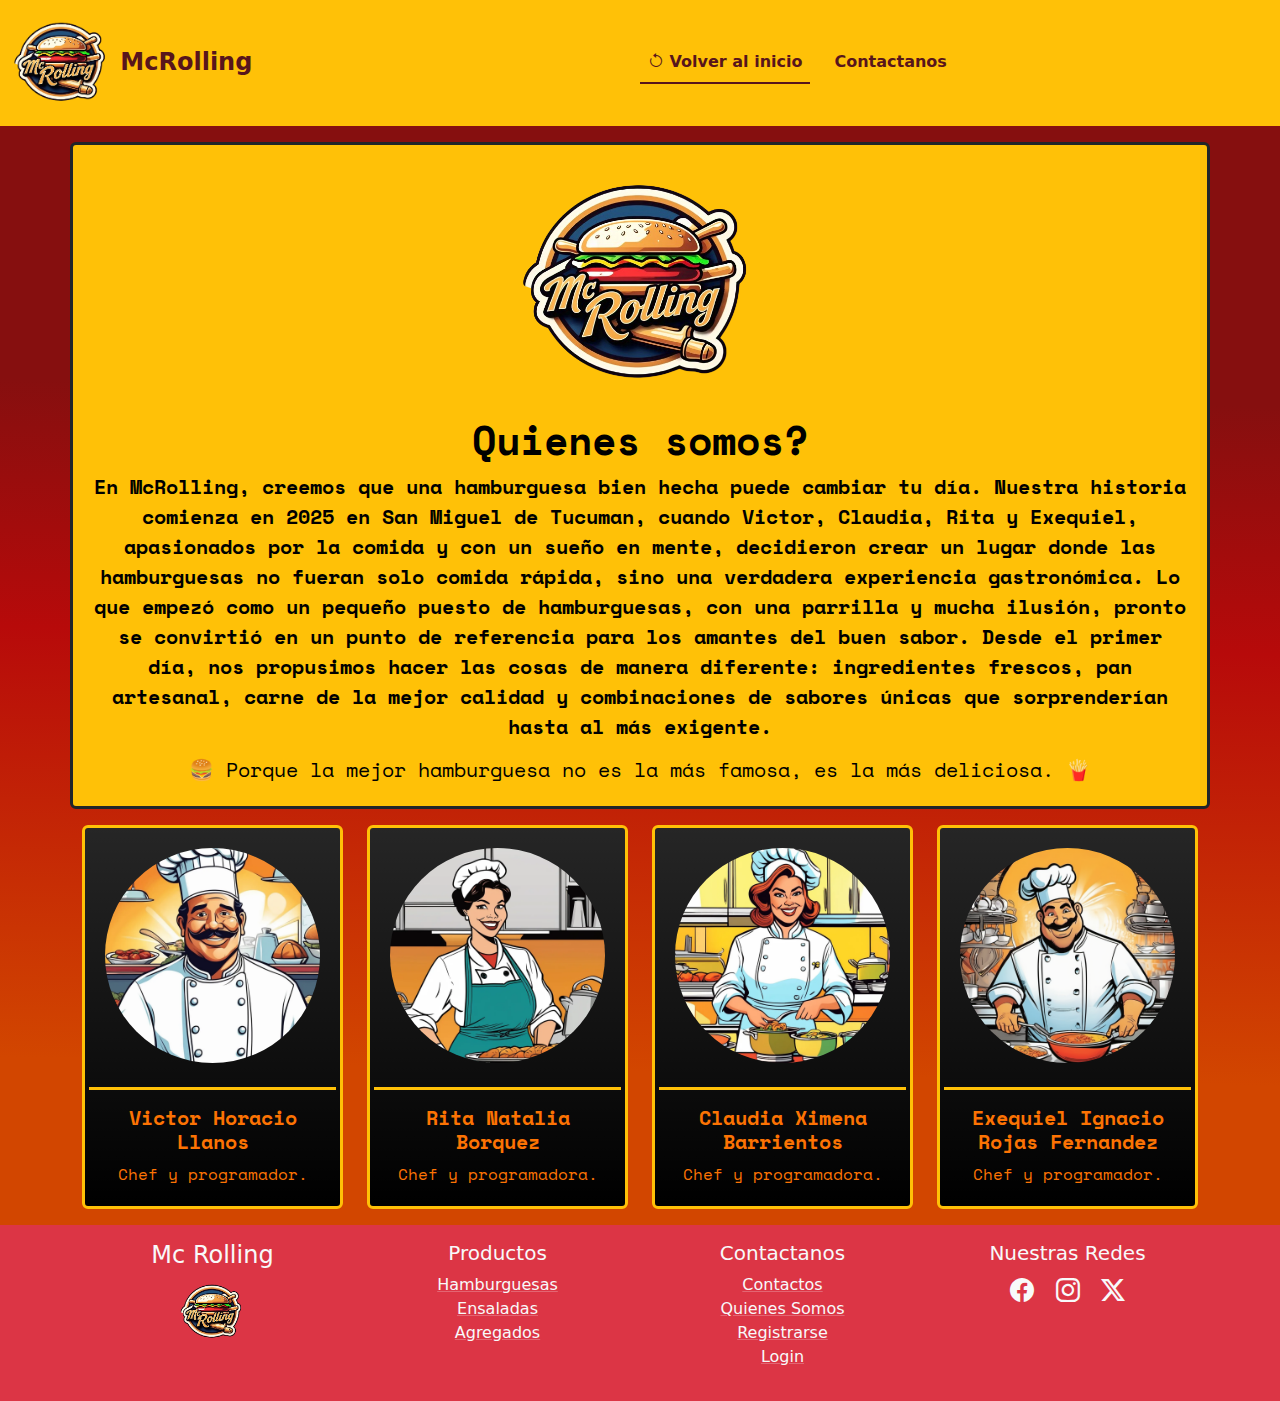
==== commit 67389378: "Merge branch 'dev' of https://github.com/victorhoracio/McRolling into navBar2" ====
--- a/pages/acercaDeNosotros.html
+++ b/pages/acercaDeNosotros.html
@@ -1,16 +1,75 @@
 <!DOCTYPE html>
 <html lang="es">
-<head>
-    <meta charset="UTF-8">
-    <meta name="viewport" content="width=device-width, initial-scale=1.0">
-    <meta name="Descripcion" content=" pagina oficial de venta de Hamburguesas McRolling" />
-    <meta name="keywords" content="hamburguesas McRolling"/>
-    <meta name="Autor" content="Victor H. Llanos, Rita Natalia Borquez, Claudia Ximena Barrientos, Exequiel Ignacio Rojas" />
+  <head>
+    <meta charset="UTF-8" />
+    <meta name="viewport" content="width=device-width, initial-scale=1.0" />
+    <meta
+      name="Descripcion"
+      content=" pagina oficial de venta de Hamburguesas McRolling"
+    />
+    <meta name="keywords" content="hamburguesas McRolling" />
+    <meta
+      name="Autor"
+      content="Victor H. Llanos, Rita Natalia Borquez, Claudia Ximena Barrientos, Exequiel Ignacio Rojas"
+    />
     <link rel="stylesheet" href="../css/bootstrap.min.css" />
     <link rel="stylesheet" href="../css/style.css" />
     <title>Acerca de nosotros</title>
-</head>
-<body>
+  </head>
+  <body>
+    <header>
+      <nav class="navbar navbar-expand-lg navbar-warning bg-warning">
+        <div class="row container-fluid">
+          <a
+            class="navbar-brand text-danger-emphasis fs-4 fw-bold titulo col-xs-12 col-md-3 col-lg-3"
+            href="index.html"
+          >
+            <img
+              src="../img/navbarLogo.png"
+              alt="Logo"
+              width="100"
+              height="100"
+              class="align-text-center"
+            />
+            McRolling</a
+          >
+        </div>
+
+        <div class="container-fluid">
+          <button
+            class="navbar-toggler"
+            type="button"
+            data-bs-toggle="collapse"
+            data-bs-target="#miMenu"
+            aria-controls="navbarSupportedContent"
+            aria-expanded="false"
+            aria-label="Toggle navigation"
+          >
+            <span class="navbar-toggler-icon"></span>
+          </button>
+          <div class="collapse navbar-collapse" id="miMenu">
+            <ul class="navbar-nav nav justify-content-end nav-underline">
+              <li class="nav-item">
+                <a
+                  class="nav-link active text-danger-emphasis fw-bold"
+                  aria-current="page"
+                  href="../index.html"
+                  ><i class="bi bi-arrow-counterclockwise"></i> Volver al
+                  inicio</a
+                >
+              </li>
+              <li class="nav-item">
+                <a
+                  class="nav-link text-danger-emphasis fw-bold"
+                  href="../pages/contactos.html"
+                  >Contactanos</a
+                >
+              </li>
+            </ul>
+          </div>
+        </div>
+      </nav>
+    </header>
     <main class="bg-main-fuente">
         <section class="container">
             
@@ -87,40 +146,101 @@
         </section>
     </main>
     <footer class="bg-danger py-3 text-light">
-        <div class="container">
-            <div class="row">
-                <article class="col-12 col-md-6 col-lg-3 text-center text-ld-start">
-                    <h5 class="fs-4">Mc Rolling</h5>
-                    <a href="../index.html">
-                        <img src="../img/descarga.png" alt="Logo de McRolling" class="logofooter">
-                    </a>
-                </article>
-                <article class="col-12 col-md-6 col-lg-3 text-center text-ld-start">
-                    <h5>Productos</h5>
-                    <ul class="list-unstyled">
-                        <li><a href="../index.html" class="link-light link-underline-opacity-25 link-underline-opacity-100-hover">Hamburguesas</a></li>
-                        <li><a href="../index.html" class="link-light link-underline-opacity-25 link-underline-opacity-100-hover">Ensaladas</a></li>
-                        <li><a href="../index.html" class="link-light link-underline-opacity-25 link-underline-opacity-100-hover">Agregados</a></li>
-                    </ul>
-                </article>
-                <article class="col-12 col-md-6 col-lg-3 text-center text-ld-start">
-                    <h5>Contactanos</h5>
-                    <ul class="list-unstyled">
-                        <li><a href="./contactos.html" class="link-light link-underline-opacity-25 link-underline-opacity-100-hover">Contactos</a></li>
-                        <li><a href="./acercaDeNosotros.html" class="link-light link-underline-opacity-25 link-underline-opacity-100-hover">Quienes Somos</a></li>
-                        <li><a href="./registro.html" class="link-light link-underline-opacity-25 link-underline-opacity-100-hover">Registrarse</a></li>
-                        <li><a href="./login.html" class="link-light link-underline-opacity-25 link-underline-opacity-100-hover">Login</a></li>
-                    </ul>
-                </article>
-                <article class="col-12 col-md-6 col-lg-3 text-center text-ld-start">
-                    <h5>Nuestras Redes</h5>
-                    <a href="https://www.facebook.com/?locale=es_LA" target="_blank" class="link-light fs-4 mx-2"><i class="bi bi-facebook"></i></a>
-                    <a href="https://www.instagram.com/" target="_blank" class="link-light fs-4 mx-2"><i class="bi bi-instagram"></i></a>
-                    <a href="https://x.com/?lang=es" target="_blank" class="link-light fs-4 mx-2"><i class="bi bi-twitter-x"></i></a>
-                </article>
-            </div>
+      <div class="container">
+        <div class="row">
+          <article class="col-12 col-md-6 col-lg-3 text-center text-ld-start">
+            <h5 class="fs-4">Mc Rolling</h5>
+            <a href="../index.html">
+              <img
+                src="../img/descarga.png"
+                alt="Logo de McRolling"
+                class="logofooter"
+              />
+            </a>
+          </article>
+          <article class="col-12 col-md-6 col-lg-3 text-center text-ld-start">
+            <h5>Productos</h5>
+            <ul class="list-unstyled">
+              <li>
+                <a
+                  href="../index.html"
+                  class="link-light link-underline-opacity-25 link-underline-opacity-100-hover"
+                  >Hamburguesas</a
+                >
+              </li>
+              <li>
+                <a
+                  href="../index.html"
+                  class="link-light link-underline-opacity-25 link-underline-opacity-100-hover"
+                  >Ensaladas</a
+                >
+              </li>
+              <li>
+                <a
+                  href="../index.html"
+                  class="link-light link-underline-opacity-25 link-underline-opacity-100-hover"
+                  >Agregados</a
+                >
+              </li>
+            </ul>
+          </article>
+          <article class="col-12 col-md-6 col-lg-3 text-center text-ld-start">
+            <h5>Contactanos</h5>
+            <ul class="list-unstyled">
+              <li>
+                <a
+                  href="./contactos.html"
+                  class="link-light link-underline-opacity-25 link-underline-opacity-100-hover"
+                  >Contactos</a
+                >
+              </li>
+              <li>
+                <a
+                  href="./acercaDeNosotros.html"
+                  class="link-light link-underline-opacity-25 link-underline-opacity-100-hover"
+                  >Quienes Somos</a
+                >
+              </li>
+              <li>
+                <a
+                  href="./registro.html"
+                  class="link-light link-underline-opacity-25 link-underline-opacity-100-hover"
+                  >Registrarse</a
+                >
+              </li>
+              <li>
+                <a
+                  href="./login.html"
+                  class="link-light link-underline-opacity-25 link-underline-opacity-100-hover"
+                  >Login</a
+                >
+              </li>
+            </ul>
+          </article>
+          <article class="col-12 col-md-6 col-lg-3 text-center text-ld-start">
+            <h5>Nuestras Redes</h5>
+            <a
+              href="https://www.facebook.com/?locale=es_LA"
+              target="_blank"
+              class="link-light fs-4 mx-2"
+              ><i class="bi bi-facebook"></i
+            ></a>
+            <a
+              href="https://www.instagram.com/"
+              target="_blank"
+              class="link-light fs-4 mx-2"
+              ><i class="bi bi-instagram"></i
+            ></a>
+            <a
+              href="https://x.com/?lang=es"
+              target="_blank"
+              class="link-light fs-4 mx-2"
+              ><i class="bi bi-twitter-x"></i
+            ></a>
+          </article>
         </div>
+      </div>
     </footer>
     <script src="../js/bootstrap.min.js"></script>
-</body>
-</html>+  </body>
+</html>
--- a/css/style.css
+++ b/css/style.css
@@ -169,6 +169,13 @@
   width: 30%;
 }
 
+.img-carrito{
+  width: 100%;
+  height: 70vh;
+  object-fit: cover;
+  border-radius: 5%;
+}
+
 .img-avatar{
   width: 100%;
   height: 100%;
@@ -179,10 +186,17 @@
   color: rgb(252, 115, 3);
 }
 
+.btn-inicio-como{
+  height: 25px;
+}
+
 /* Media de publicidades */
 
 @media (min-width: 320px) and (max-width: 767px) {
   .contenedor-publicidad {
+    display: none;
+  }
+  .img-carrito{
     display: none;
   }
 }
@@ -192,6 +206,9 @@
     height: 350px;
     width: 110px;
   }
+  .img-carrito{
+    height: 100%;
+  }
 }
 
 @media (min-width: 992px) {
@@ -282,3 +299,9 @@
     height: 100px;
   }
 }
+
+@media (max-width: 991px) {
+  .img-d-none{
+    display: none;
+  }
+}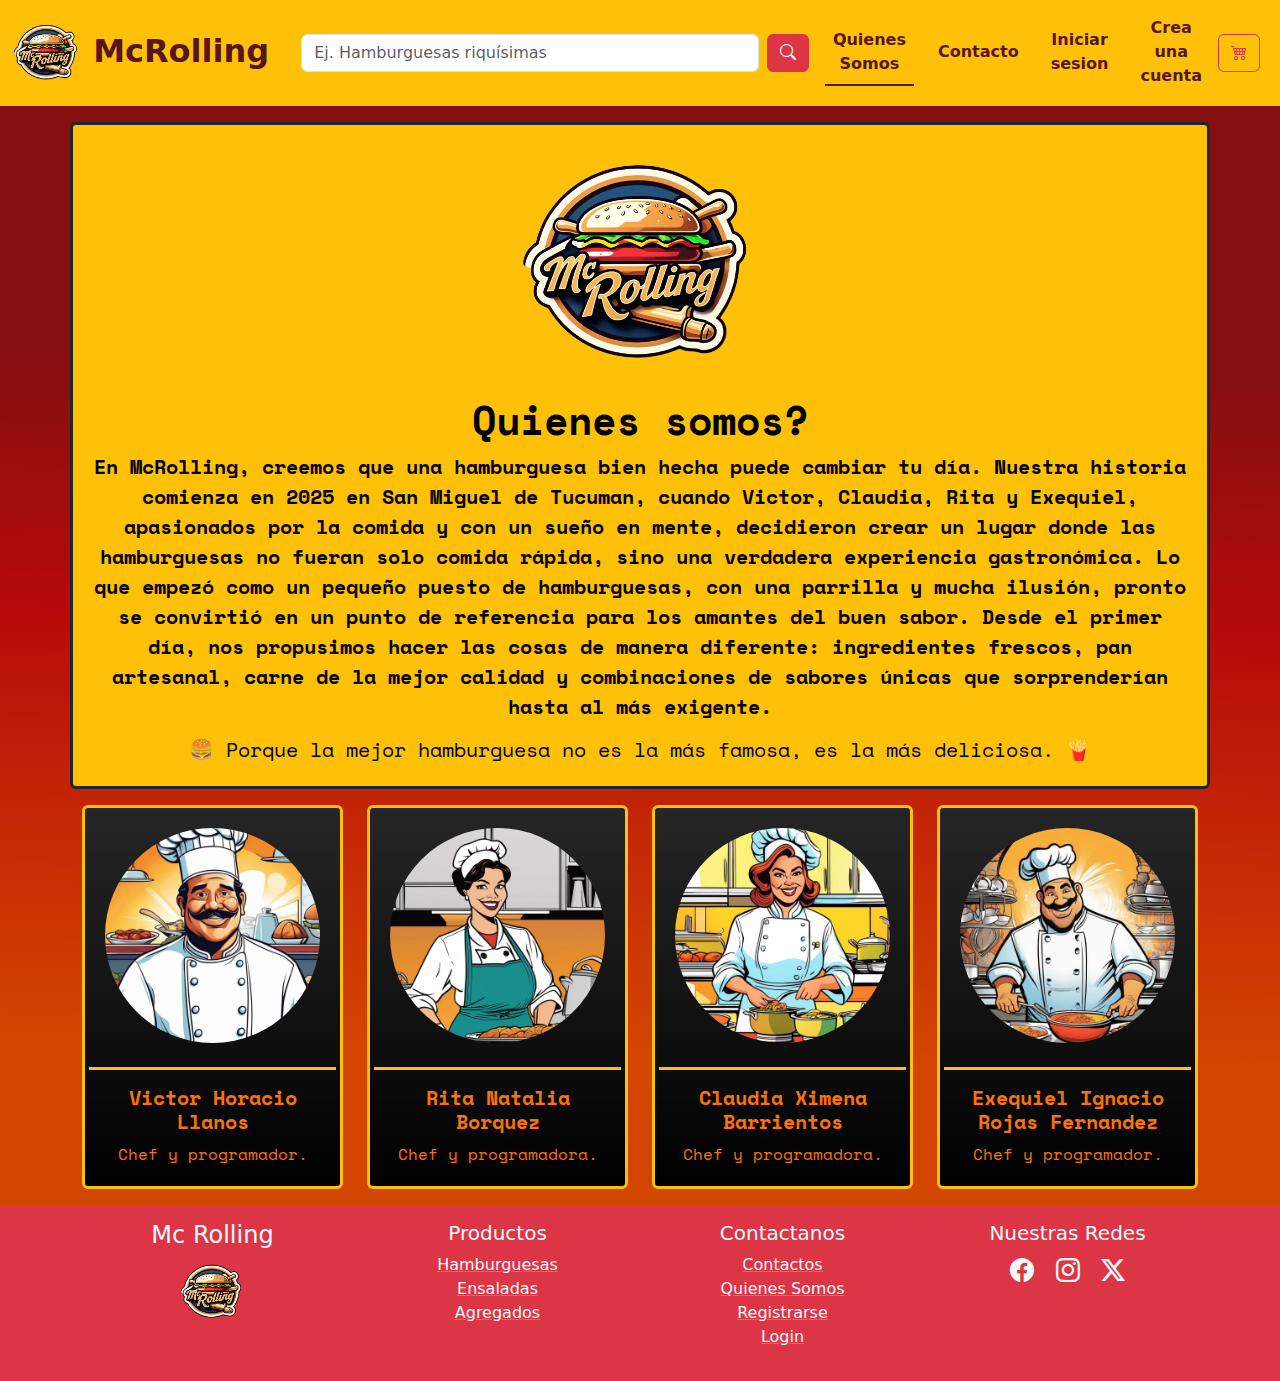
==== commit bd6f9dc8: "Agregue el navbar en pagina acerca de nosotros, cambie el color del boton tanto en index como acerca" ====
--- a/pages/acercaDeNosotros.html
+++ b/pages/acercaDeNosotros.html
@@ -19,131 +19,215 @@
   <body>
     <header>
       <nav class="navbar navbar-expand-lg navbar-warning bg-warning">
-        <div class="row container-fluid">
+        <div class="container-fluid">
           <a
-            class="navbar-brand text-danger-emphasis fs-4 fw-bold titulo col-xs-12 col-md-3 col-lg-3"
-            href="index.html"
+            class="navbar-brand text-danger-emphasis fs-2 fw-bold titulo"
+            href="../index.html"
           >
             <img
               src="../img/navbarLogo.png"
               alt="Logo"
-              width="100"
-              height="100"
+              width="70"
+              height="70"
               class="align-text-center"
             />
-            McRolling</a
-          >
-        </div>
-
-        <div class="container-fluid">
+            <strong>McRolling</strong>
+          </a>
           <button
             class="navbar-toggler"
             type="button"
             data-bs-toggle="collapse"
             data-bs-target="#miMenu"
-            aria-controls="navbarSupportedContent"
+            aria-controls="miMenu"
             aria-expanded="false"
             aria-label="Toggle navigation"
           >
             <span class="navbar-toggler-icon"></span>
           </button>
-          <div class="collapse navbar-collapse" id="miMenu">
-            <ul class="navbar-nav nav justify-content-end nav-underline">
-              <li class="nav-item">
-                <a
-                  class="nav-link active text-danger-emphasis fw-bold"
-                  aria-current="page"
-                  href="../index.html"
-                  ><i class="bi bi-arrow-counterclockwise"></i> Volver al
-                  inicio</a
-                >
-              </li>
-              <li class="nav-item">
+          <form
+            class="d-flex flex-grow-1 w-100 mt-2 mt-lg-0 mx-lg-3"
+            role="search" action="./error404.html"
+          >
+            <input
+              class="form-control me-2"
+              type="search"
+              placeholder="Ej. Hamburguesas riquísimas"
+              aria-label="Search"
+            />
+            <button class="btn btn-danger" type="submit" value="error404">
+              <i class="bi bi-search"></i>
+            </button>
+          </form>
+          <div
+            class="collapse navbar-collapse justify-content-end text-center"
+            id="miMenu"
+          >
+            <ul class="navbar-nav nav-underline">
+              <li
+                class="nav-item d-flex align-items-center justify-content-center"
+              >
+                <a
+                  class="nav-link text-danger-emphasis fw-bold active"
+                  href="./acercaDeNosotros.html"
+                  >Quienes Somos</a
+                >
+              </li>
+              <li
+                class="nav-item d-flex align-items-center justify-content-center"
+              >
                 <a
                   class="nav-link text-danger-emphasis fw-bold"
-                  href="../pages/contactos.html"
-                  >Contactanos</a
+                  href="./contactos.html"
+                  >Contacto</a
+                >
+              </li>
+              <li
+                class="nav-item d-flex align-items-center justify-content-center"
+              >
+                <a
+                  class="nav-link text-danger-emphasis fw-bold"
+                  href="./login.html"
+                  >Iniciar sesion</a
+                >
+              </li>
+              <li
+                class="nav-item d-flex align-items-center justify-content-center"
+              >
+                <a
+                  class="nav-link text-danger-emphasis fw-bold"
+                  href="./registro.html"
+                  >Crea una cuenta</a
                 >
               </li>
             </ul>
+            <div class="mt-2 mt-lg-0 mx-2">
+              <a class="btn btn-outline-danger" href="./detalleCarrito.html">
+                <i class="bi bi-cart4"></i>
+              </a>
+            </div>
           </div>
         </div>
       </nav>
     </header>
     <main class="bg-main-fuente">
-        <section class="container">
-            
-            <div class="row">
-
-                <article class="col-12 text-center fw-bold text-bg-warning p-3 rounded border border-3 border-dark my-3">
-
-                    <article class="col-12 d-flex justify-content-center">
-                        <img src="../img/descarga.png" alt="Logo McRolling">
-                    </article>
-    
-                    <article class="col-12 text-center color-texto my-2">
-                        <h1 class="fw-bold">Quienes somos?</h1>
-                        <p class="fw-bold fs-5">En McRolling, creemos que una hamburguesa bien hecha puede cambiar tu día. Nuestra historia comienza en 2025 en San Miguel de Tucuman, cuando Victor, Claudia, Rita y Exequiel, apasionados por la comida y con un sueño en mente, decidieron crear un lugar donde las hamburguesas no fueran solo comida rápida, sino una verdadera experiencia gastronómica.
-    
-                            Lo que empezó como un pequeño puesto de hamburguesas, con una parrilla y mucha ilusión, pronto se convirtió en un punto de referencia para los amantes del buen sabor. Desde el primer día, nos propusimos hacer las cosas de manera diferente: ingredientes frescos, pan artesanal, carne de la mejor calidad y combinaciones de sabores únicas que sorprenderían hasta al más exigente.</p>
-                    </article>
-    
-                    <article class="col-12">
-                        <h2 class="lead">🍔 Porque la mejor hamburguesa no es la más famosa, es la más deliciosa. 🍟</h2>
-                    </article>
-                </article>
-
-    
-                    <div class="col-12 col-md-6 col-lg-3 mb-3">
-                        <div class="card h-100 bg-black bg-gradient color-texto-card border-warning border-3 p-1">
-                            <div class="p-3">
-                                <img src="../img/Avatar perfil 1.png" class="img-avatar rounded-circle" alt="Avatar perfil chef Victor Horacio Llanos">
-                            </div>
-                            <div class="card-body border-top border-warning border-3 mt-2 text-center">
-                              <h5 class="card-title fw-bold">Victor Horacio Llanos</h5>
-                              <p class="card-text">Chef y programador.</p>
-                            </div>
-                          </div>
-                    </div>
-    
-                    <div class="col-12 col-md-6 col-lg-3 mb-3">
-                        <div class="card h-100 bg-black bg-gradient color-texto-card border-warning border-3 p-1">
-                            <div class="p-3">
-                                <img src="../img/Avatar perfil 2.png" class="img-avatar rounded-circle" alt="Avatar perfil chef Rita Natalia Borquez">
-                            </div>
-                            <div class="card-body border-top border-warning border-3 mt-2 text-center">
-                              <h5 class="card-title fw-bold">Rita Natalia Borquez</h5>
-                              <p class="card-text">Chef y programadora.</p>
-                            </div>
-                          </div>
-                    </div>
-    
-                    <div class="col-12 col-md-6 col-lg-3 mb-3">
-                        <div class="card h-100 bg-black bg-gradient color-texto-card border-warning border-3 p-1">
-                            <div class="p-3">
-                                <img src="../img/Avatar perfil 3.png" class="img-avatar rounded-circle" alt="Avatar perfil chef Claudia Ximena Barrientos">
-                            </div>
-                            <div class="card-body border-top border-warning border-3 mt-2 text-center">
-                              <h5 class="card-title fw-bold">Claudia Ximena Barrientos</h5>
-                              <p class="card-text">Chef y programadora.</p>
-                            </div>
-                          </div>
-                    </div>
-    
-                    <div class="col-12 col-md-6 col-lg-3 mb-3">
-                        <div class="card h-100 bg-black bg-gradient color-texto-card border-warning border-3 p-1">
-                            <div class="p-3">
-                                <img src="../img/Avatar perfil 4.png" class="img-avatar rounded-circle" alt="Avatar perfil chef Exequiel Ignacio Rojas Fernandez">
-                            </div>
-                            <div class="card-body border-top border-warning border-3 mt-2 text-center">
-                              <h5 class="card-title fw-bold">Exequiel Ignacio Rojas Fernandez</h5>
-                              <p class="card-text">Chef y programador.</p>
-                            </div>
-                          </div>
-                    </div>
-            </div>
-
-        </section>
+      <section class="container">
+        <div class="row">
+          <article
+            class="col-12 text-center fw-bold text-bg-warning p-3 rounded border border-3 border-dark my-3"
+          >
+            <article class="col-12 d-flex justify-content-center">
+              <img src="../img/descarga.png" alt="Logo McRolling" />
+            </article>
+
+            <article class="col-12 text-center color-texto my-2">
+              <h1 class="fw-bold">Quienes somos?</h1>
+              <p class="fw-bold fs-5">
+                En McRolling, creemos que una hamburguesa bien hecha puede
+                cambiar tu día. Nuestra historia comienza en 2025 en San Miguel
+                de Tucuman, cuando Victor, Claudia, Rita y Exequiel, apasionados
+                por la comida y con un sueño en mente, decidieron crear un lugar
+                donde las hamburguesas no fueran solo comida rápida, sino una
+                verdadera experiencia gastronómica. Lo que empezó como un
+                pequeño puesto de hamburguesas, con una parrilla y mucha
+                ilusión, pronto se convirtió en un punto de referencia para los
+                amantes del buen sabor. Desde el primer día, nos propusimos
+                hacer las cosas de manera diferente: ingredientes frescos, pan
+                artesanal, carne de la mejor calidad y combinaciones de sabores
+                únicas que sorprenderían hasta al más exigente.
+              </p>
+            </article>
+
+            <article class="col-12">
+              <h2 class="lead">
+                🍔 Porque la mejor hamburguesa no es la más famosa, es la más
+                deliciosa. 🍟
+              </h2>
+            </article>
+          </article>
+
+          <div class="col-12 col-md-6 col-lg-3 mb-3">
+            <div
+              class="card h-100 bg-black bg-gradient color-texto-card border-warning border-3 p-1"
+            >
+              <div class="p-3">
+                <img
+                  src="../img/Avatar perfil 1.png"
+                  class="img-avatar rounded-circle"
+                  alt="Avatar perfil chef Victor Horacio Llanos"
+                />
+              </div>
+              <div
+                class="card-body border-top border-warning border-3 mt-2 text-center"
+              >
+                <h5 class="card-title fw-bold">Victor Horacio Llanos</h5>
+                <p class="card-text">Chef y programador.</p>
+              </div>
+            </div>
+          </div>
+
+          <div class="col-12 col-md-6 col-lg-3 mb-3">
+            <div
+              class="card h-100 bg-black bg-gradient color-texto-card border-warning border-3 p-1"
+            >
+              <div class="p-3">
+                <img
+                  src="../img/Avatar perfil 2.png"
+                  class="img-avatar rounded-circle"
+                  alt="Avatar perfil chef Rita Natalia Borquez"
+                />
+              </div>
+              <div
+                class="card-body border-top border-warning border-3 mt-2 text-center"
+              >
+                <h5 class="card-title fw-bold">Rita Natalia Borquez</h5>
+                <p class="card-text">Chef y programadora.</p>
+              </div>
+            </div>
+          </div>
+
+          <div class="col-12 col-md-6 col-lg-3 mb-3">
+            <div
+              class="card h-100 bg-black bg-gradient color-texto-card border-warning border-3 p-1"
+            >
+              <div class="p-3">
+                <img
+                  src="../img/Avatar perfil 3.png"
+                  class="img-avatar rounded-circle"
+                  alt="Avatar perfil chef Claudia Ximena Barrientos"
+                />
+              </div>
+              <div
+                class="card-body border-top border-warning border-3 mt-2 text-center"
+              >
+                <h5 class="card-title fw-bold">Claudia Ximena Barrientos</h5>
+                <p class="card-text">Chef y programadora.</p>
+              </div>
+            </div>
+          </div>
+
+          <div class="col-12 col-md-6 col-lg-3 mb-3">
+            <div
+              class="card h-100 bg-black bg-gradient color-texto-card border-warning border-3 p-1"
+            >
+              <div class="p-3">
+                <img
+                  src="../img/Avatar perfil 4.png"
+                  class="img-avatar rounded-circle"
+                  alt="Avatar perfil chef Exequiel Ignacio Rojas Fernandez"
+                />
+              </div>
+              <div
+                class="card-body border-top border-warning border-3 mt-2 text-center"
+              >
+                <h5 class="card-title fw-bold">
+                  Exequiel Ignacio Rojas Fernandez
+                </h5>
+                <p class="card-text">Chef y programador.</p>
+              </div>
+            </div>
+          </div>
+        </div>
+      </section>
     </main>
     <footer class="bg-danger py-3 text-light">
       <div class="container">
--- a/css/style.css
+++ b/css/style.css
@@ -190,6 +190,14 @@
   height: 25px;
 }
 
+.mapa{
+  width: 100%;
+  height: 100%;
+}
+
+textarea{
+  resize: none;
+}
 /* Media de publicidades */
 
 @media (min-width: 320px) and (max-width: 767px) {
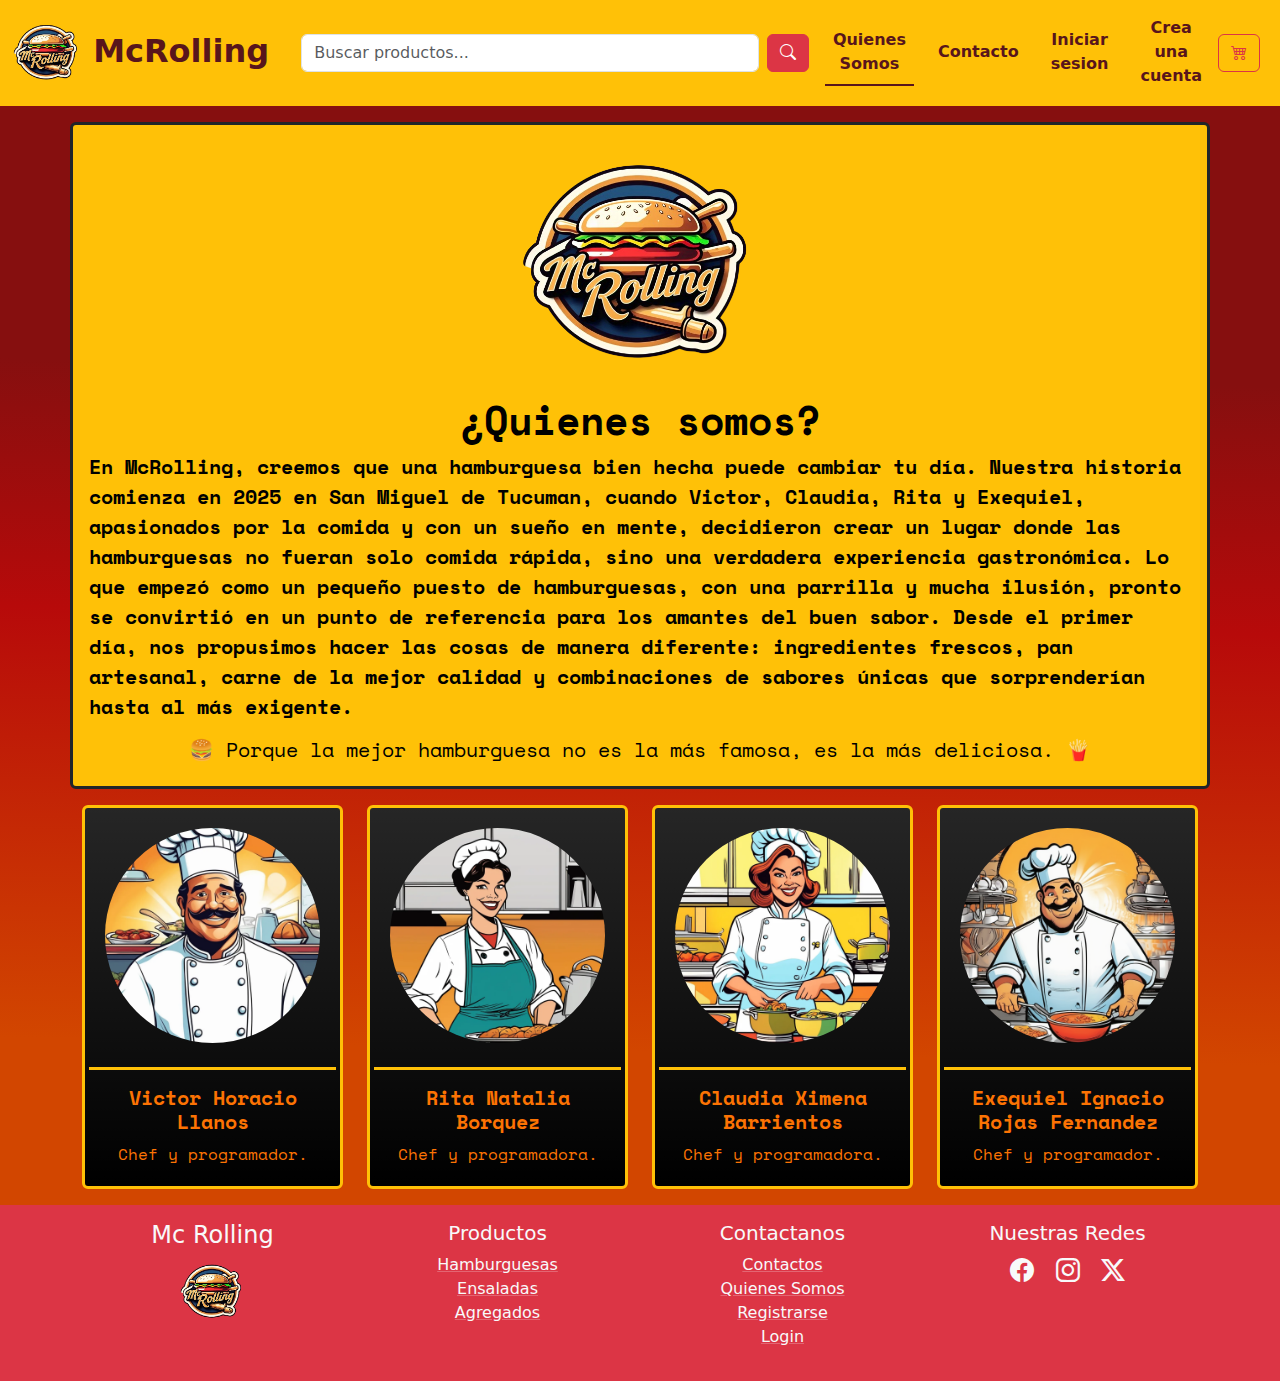
==== commit 52c5714e: "Cambie la leyenda del buscador de navbar en todas las paginas, cambie el link de imagen de login a j" ====
--- a/pages/acercaDeNosotros.html
+++ b/pages/acercaDeNosotros.html
@@ -14,7 +14,7 @@
     />
     <link rel="stylesheet" href="../css/bootstrap.min.css" />
     <link rel="stylesheet" href="../css/style.css" />
-    <title>Acerca de nosotros</title>
+    <title>McRolling - ¿Quienes somos?</title>
   </head>
   <body>
     <header>
@@ -46,12 +46,13 @@
           </button>
           <form
             class="d-flex flex-grow-1 w-100 mt-2 mt-lg-0 mx-lg-3"
-            role="search" action="./error404.html"
+            role="search"
+            action="./error404.html"
           >
             <input
               class="form-control me-2"
               type="search"
-              placeholder="Ej. Hamburguesas riquísimas"
+              placeholder="Buscar productos..."
               aria-label="Search"
             />
             <button class="btn btn-danger" type="submit" value="error404">
@@ -119,9 +120,9 @@
               <img src="../img/descarga.png" alt="Logo McRolling" />
             </article>
 
-            <article class="col-12 text-center color-texto my-2">
-              <h1 class="fw-bold">Quienes somos?</h1>
-              <p class="fw-bold fs-5">
+            <article class="col-12 color-texto my-2">
+              <h1 class="fw-bold">¿Quienes somos?</h1>
+              <p class="fw-bold fs-5 text-start">
                 En McRolling, creemos que una hamburguesa bien hecha puede
                 cambiar tu día. Nuestra historia comienza en 2025 en San Miguel
                 de Tucuman, cuando Victor, Claudia, Rita y Exequiel, apasionados
--- a/css/style.css
+++ b/css/style.css
@@ -30,6 +30,16 @@
   font-style: normal;
 }
 
+.bg-main-login{
+  background-image: linear-gradient(
+    181.3deg,
+    rgba(134, 15, 15, 1) 24.9%,
+    rgba(183, 10, 10, 1) 46.9%,
+    rgb(209, 70, 0) 85.1%
+  );
+  color: white;
+}
+
 .contenedor-sticky {
   position: relative;
 }
@@ -190,6 +200,36 @@
   height: 25px;
 }
 
+.img-login{
+  width: 100%;
+  height: 100%;
+  object-fit: cover;
+}
+
+.img-banner-promociones {
+  height: 280px;
+  object-fit: cover;
+}
+
+.bg-login-form{
+background-color: #ff5703;
+}
+
+.img-login{
+  width: 100%;
+  height: 100%;
+  object-fit: cover;
+}
+
+.img-banner-promociones {
+  height: 280px;
+  object-fit: cover;
+}
+
+.bg-login-form{
+background-color: #ff5703;
+}
+
 .mapa{
   width: 100%;
   height: 100%;
@@ -198,7 +238,6 @@
 textarea{
   resize: none;
 }
-/* Media de publicidades */
 
 @media (min-width: 320px) and (max-width: 767px) {
   .contenedor-publicidad {
@@ -239,8 +278,6 @@
   }
 }
 
-/* Media de titulos de categorias */
-
 @media (max-width: 374px) {
   .titulo-categoria {
     left: 2%;
@@ -308,8 +345,14 @@
   }
 }
 
-@media (max-width: 991px) {
+@media (max-width: 767px) {
   .img-d-none{
     display: none;
   }
+}
+
+@media (min-width: 768px) and (max-width: 991px){
+  .contenedor-img-login{
+    height: 687px;
+  }
 }